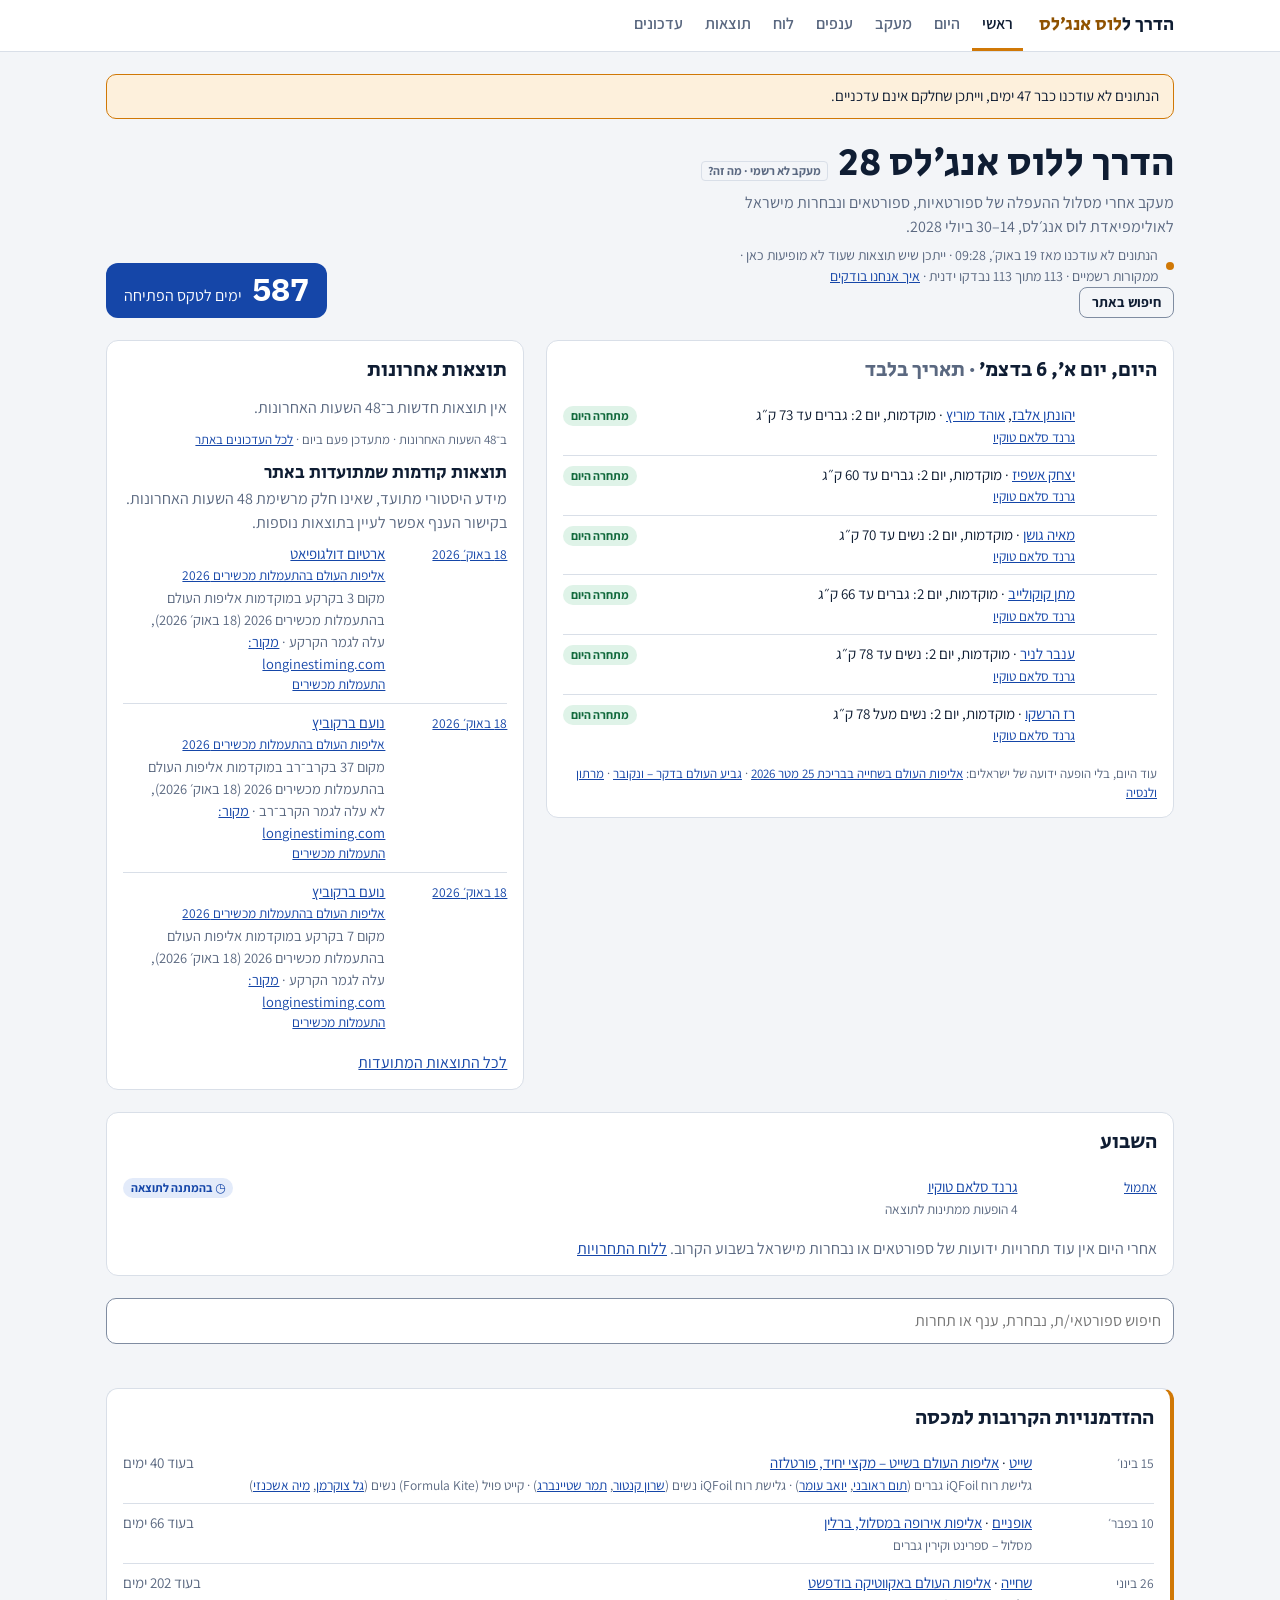
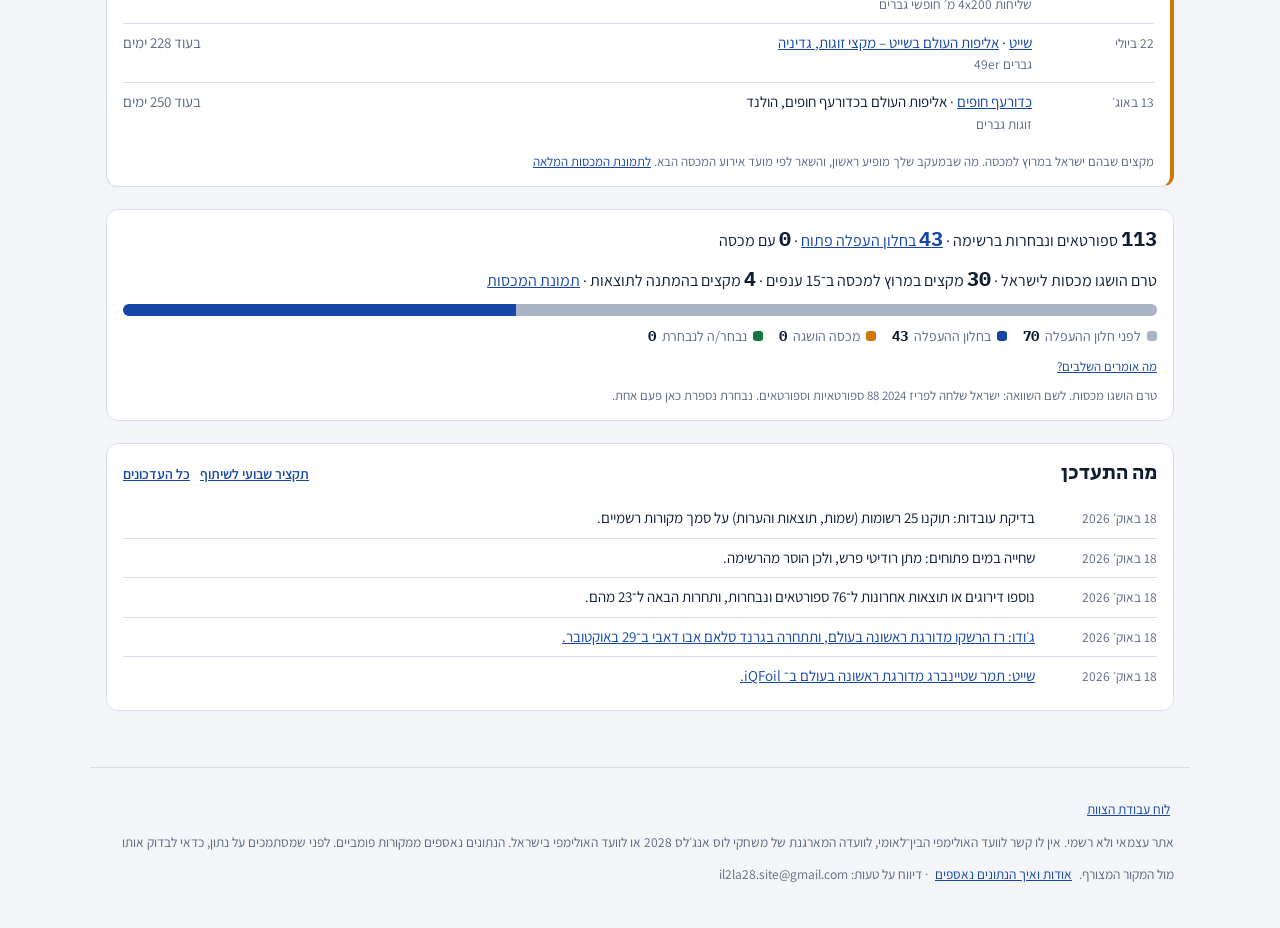
==== index.html @ 8128d5bf "Publish public site" ====
<!doctype html>
<meta charset="utf-8">
<meta name="viewport" content="width=device-width, initial-scale=1">
<title>הדרך ללוס אנג׳לס 28</title>
<link rel="preconnect" href="https://fonts.googleapis.com">
<link rel="stylesheet" href="https://fonts.googleapis.com/css2?family=Secular+One&family=Assistant:wght@400;600;700&family=IBM+Plex+Mono:wght@500&display=swap">
<link rel="stylesheet" href="styles.css">

<div dir="rtl" lang="he">
  <a class="skip" href="#view">דילוג לתוכן</a>
  <nav class="nav" aria-label="ניווט ראשי">
    <div class="nav-in">
      <a class="brand" href="#home">הדרך ל<b>לוס אנג׳לס</b></a>
      <div class="links">
        <a href="#home" data-nav="home">ראשי</a>
        <a href="#today" data-nav="today">היום</a>
        <a href="#following" data-nav="following">מעקב<span class="nav-badge" id="followBadge" aria-hidden="true" hidden></span><span class="sr" id="followBadgeSr"></span></a>
        <a href="#sports" data-nav="sports">ענפים</a>
        <a href="#calendar" data-nav="calendar">לוח<span class="sr"> תחרויות</span></a>
        <a href="#results" data-nav="results">תוצאות</a>
        <a href="#updates" data-nav="updates">עדכונים</a>
        <a href="#admin" data-nav="admin" id="adminLink" hidden>בקרה</a>
      </div>
      <span class="admin-chip" id="adminChip" hidden>מצב עריכה</span>
      <span class="admin-chip" id="visitorChip" hidden>תצוגת גולש/ת</span>
      <button class="btn ghost small" type="button" id="visitorBtn" aria-label="צפייה כגולש/ת" hidden><span class="vb-more">צפייה </span>כגולש/ת</button>
    </div>
    <div class="visitor-bar" id="visitorBar" hidden>
      <span><b>תצוגת גולש/ת</b><span class="vb-more">: הנתונים מהפרסום הציבורי, בלי כלי עריכה.</span></span>
      <button class="btn small" type="button" id="editModeBtn">חזרה למצב עריכה</button>
    </div>
    <div class="vb-msg" id="visitorMsg" role="status" hidden>
      <span id="visitorMsgText"></span>
      <button class="btn ghost small" type="button" id="visitorMsgClose">סגירה</button>
    </div>
  </nav>
  <p class="sr" id="routeStatus" aria-live="polite"></p>
  <p class="sr" id="bannerStatus" role="status"></p>
  <p class="update-note" id="updateNote" role="status" hidden></p>
  <main id="view" tabindex="-1" aria-label="תוכן ראשי"><div class="skeleton" aria-busy="true"><span></span><span></span><span></span></div></main>
  <footer class="site-foot">
    <p><a class="foot-link" href="team-board.html">לוח עבודת הצוות</a></p>
    <p>אתר עצמאי ולא רשמי. אין לו קשר לוועד האולימפי הבין־לאומי, לוועדה המארגנת של משחקי לוס אנג׳לס 2028 או לוועד האולימפי בישראל. הנתונים נאספים ממקורות פומביים. לפני שמסתמכים על נתון, כדאי לבדוק אותו מול המקור המצורף. <a class="foot-link" href="#about">אודות ואיך הנתונים נאספים</a><span id="fixLink"></span> · דיווח על טעות: <span dir="ltr">il2la28.site@gmail.com</span></p>
  </footer>

  <dialog id="dlg" aria-labelledby="dlgTitle">
    <form id="frm">
      <h2 id="dlgTitle">ספורטאי/ת חדש/ה</h2>
      <div class="row">
        <label>שם<input id="fName" required maxlength="80"></label>
        <label>שם באנגלית<input id="fNameEn" maxlength="80" dir="ltr" placeholder="Artem Dolgopyat"></label>
      </div>
      <div class="row">
        <label>ענף<select id="fSportIn" required></select></label>
        <label>מקצה או קטגוריה<input id="fEvent" maxlength="60"></label>
      </div>
      <div class="row">
        <label>שלב<select id="fStageIn"></select></label>
        <label>דירוג או הישג<input id="fRank" maxlength="80" placeholder="למשל: מקום 7 בעולם"></label>
      </div>
      <div class="row">
        <label>מיקום בדירוג (מספר, לא חובה)<input id="fRankNum" type="number" min="1" step="1" inputmode="numeric"></label>
        <label>תאריך הדירוג<input id="fRankAsOf" type="date"></label>
      </div>
      <label>שם רשימת הדירוג (באנגלית, כמו אצל ההתאחדות)<input id="fRankList" maxlength="80" dir="ltr" placeholder="IJF World Ranking List"></label>
      <div class="row">
        <label>התחרות הבאה<input id="fNext" maxlength="100"></label>
        <label>תאריך התחרות<input id="fNextDate" type="date"></label>
      </div>
      <label>הערות<textarea id="fNotes" rows="3" maxlength="500"></textarea></label>
      <label>קישור למקור<input id="fSource" type="url" maxlength="400" dir="ltr" placeholder="https://"></label>
      <fieldset id="fixSet" class="fix-set" hidden>
        <legend>תיקון טעות</legend>
        <label class="chk"><input type="checkbox" id="fIsFix"> זה תיקון של טעות שפורסמה</label>
        <div id="fixRows" hidden>
          <div class="row">
            <label>מי מצא<select id="fFixBy"><option value="reader">קורא/ת</option><option value="audit">בדיקת עובדות</option><option value="job">העדכון האוטומטי</option></select></label>
            <label>התקבל ב־<input id="fFixAt" type="date"></label>
          </div>
          <label>מקור לתיקון<input id="fFixSrc" type="url" maxlength="400" dir="ltr" placeholder="https://"></label>
        </div>
      </fieldset>
      <p class="warn" id="frmWarn" role="status" hidden></p>
      <p class="err" id="frmErr" role="alert" hidden></p>
      <div class="actions">
        <button class="btn" id="saveBtn" type="submit">שמירה</button>
        <button class="btn ghost" type="button" id="cancelBtn">ביטול</button>
        <span class="sp"></span>
        <button class="btn danger" type="button" id="archBtn" hidden>הסרה מהרשימה</button>
      </div>
    </form>
  </dialog>
</div>

<script src="app.js?v=c1a95283"></script>
<script src="admin.js"></script>
<script src="quotas.js?v=e7e502a5"></script>
<script src="digest.js"></script>
<script src="corrections.js"></script>
<script src="sessions.js"></script>
<script src="day.js"></script>
<script src="event.js?v=c54ddd99"></script>
<script src="home.js"></script>
<script src="gamelog.js?v=4e19852a"></script>
<script src="standings.js"></script>
<script src="following.js?v=effc219a"></script>
---- styles.css ----
/* Layout: sticky top nav over a single routed view (home, sports index, sport, athlete, calendar, updates).
   Tokens: deep blue = Israel, sun = LA; semantic ok/bad stay separate from the accent. */
:root{
  --bg:#f3f5f8; --surface:#ffffff; --ink:#0f1d33; --muted:#5a6880; --line:#d9dfe8; --line-ui:#7f8ca1;
  --blue:#1546a8; --blue-soft:#e3ebfa; --on-blue:#ffffff;
  --sun:#d07806; --sun-soft:#fdf0dc; --sun-ink:#8f5200;
  --ok:#147644; --ok-soft:#dff3e8; --ok-ink:#11693c; --bad:#c0392b;
  --on-sun:#1c1204; --backdrop:rgb(5 10 20/.55);
  --stage0:#a9b4c4; --focus:#8f5200;
  --f-display:"Secular One","Assistant",system-ui,sans-serif;
  --f-body:"Assistant",system-ui,-apple-system,"Segoe UI",sans-serif;
  --f-data:"IBM Plex Mono",ui-monospace,Menlo,monospace;
}
@media (prefers-color-scheme: dark){:root:not([data-theme="light"]){
  --bg:#0c1422; --surface:#142035; --ink:#e8eef8; --muted:#97a6bf; --line:#26354f; --line-ui:#5d6f90;
  --blue:#7ea6f5; --blue-soft:#1b2d50; --on-blue:#0c1422;
  --sun:#f5a83d; --sun-soft:#3a2a12; --sun-ink:#f5b75e;
  --ok:#5fd18f; --ok-soft:#173826; --ok-ink:#5fd18f; --bad:#ff8a7a; --stage0:#4a5a75; --focus:#f5a83d;
  --on-sun:#1c1204; --backdrop:rgb(0 0 0/.7); color-scheme:dark}}
:root[data-theme="dark"]{
  --bg:#0c1422; --surface:#142035; --ink:#e8eef8; --muted:#97a6bf; --line:#26354f; --line-ui:#5d6f90;
  --blue:#7ea6f5; --blue-soft:#1b2d50; --on-blue:#0c1422;
  --sun:#f5a83d; --sun-soft:#3a2a12; --sun-ink:#f5b75e;
  --ok:#5fd18f; --ok-soft:#173826; --ok-ink:#5fd18f; --bad:#ff8a7a; --stage0:#4a5a75; --focus:#f5a83d;
  --on-sun:#1c1204; --backdrop:rgb(0 0 0/.7); color-scheme:dark}

*{box-sizing:border-box}
body{margin:0;background:var(--bg);color:var(--ink);font-family:var(--f-body);font-size:16px;line-height:1.5}
h1,h2,h3{font-family:var(--f-display);font-weight:400;margin:0;text-wrap:balance}
h1{font-size:clamp(28px,5vw,40px);line-height:1.1}
h2{font-size:21px}
h3{font-size:18px}
p{margin:0}
a{color:var(--blue)}
.num,.d,.when{font-variant-numeric:tabular-nums}
.digits{font-family:var(--f-data);font-variant-numeric:tabular-nums}
.muted{color:var(--muted)}
.foot{font-size:13px;color:var(--muted)}
button,input,select,textarea{font:inherit;color:inherit}
:focus-visible{outline:3px solid var(--focus);outline-offset:2px}
h1:focus{outline:none}
/* Author display rules (e.g. the mobile tap-size rule) otherwise beat the UA's [hidden]. */
[hidden]{display:none!important}
.sr{position:absolute;width:1px;height:1px;overflow:hidden;clip:rect(0 0 0 0);white-space:nowrap}

/* nav */
.nav{position:sticky;top:env(safe-area-inset-top,0px);z-index:5;background:var(--surface);border-bottom:1px solid var(--line)}
.nav-in{max-width:1100px;margin:0 auto;padding-inline:16px;display:flex;align-items:center;gap:4px 16px;flex-wrap:wrap}
.brand{font-family:var(--f-display);font-size:19px;color:var(--ink);text-decoration:none;padding-block:10px;white-space:nowrap}
.brand b{color:var(--sun-ink);font-weight:400}
.links{display:flex;gap:2px;overflow-x:auto;flex:1;min-width:0}
.links a{padding:12px 10px;color:var(--muted);text-decoration:none;font-weight:600;white-space:nowrap;border-bottom:3px solid transparent}
.links a[aria-current="page"]{color:var(--ink);border-bottom-color:var(--sun)}
.admin-chip{font-size:12px;font-weight:700;color:var(--sun-ink);border:1px solid var(--sun);border-radius:99px;padding:1px 10px;white-space:nowrap}

/* page */
main{max-width:1100px;margin:0 auto;padding-inline:16px;padding-block:22px 56px;display:grid;gap:22px}
.panel{background:var(--surface);border:1px solid var(--line);border-radius:12px;padding:14px 16px;display:grid;gap:10px;min-width:0}
.sec-head{display:flex;justify-content:space-between;align-items:baseline;gap:12px;flex-wrap:wrap}
.sec-head a{font-size:14px;font-weight:600}
.crumb{font-size:14px}
.crumb a{text-decoration:none}

/* hero */
.hero{display:grid;grid-template-columns:1fr auto;gap:16px;align-items:end}
.hero p{margin-top:6px;max-width:62ch}
.tag{display:inline-block;font-size:12px;font-weight:700;border:1px solid var(--line);border-radius:4px;padding:0 6px;color:var(--muted);vertical-align:middle;margin-inline-start:6px}
a.tag{text-decoration:none}
a.tag:hover,a.tag:focus-visible{text-decoration:underline}
.count{background:var(--blue);color:var(--on-blue);border-radius:12px;padding:10px 18px;display:flex;gap:10px;align-items:baseline}
.count b{font-family:var(--f-data);font-size:32px;line-height:1}
.fresh{display:flex;align-items:center;gap:8px;font-size:14px;color:var(--muted);margin-top:8px}
.fresh i{width:8px;height:8px;border-radius:50%;background:var(--ok);flex:none}
.fresh.stale i{background:var(--sun)}

/* progress */
.bar4{display:flex;height:12px;border-radius:6px;overflow:hidden;background:var(--line)}
.bar4.thin{height:6px}
.bar4 i{display:block;height:100%}
.s0{background:var(--stage0)} .s1{background:var(--blue)} .s2{background:var(--sun)} .s3{background:var(--ok)}
.legend{display:flex;flex-wrap:wrap;gap:6px 16px;font-size:14px;color:var(--muted);margin:0;padding:0;list-style:none}
.legend li{display:flex;align-items:center;gap:6px}
.legend i{width:10px;height:10px;border-radius:3px;display:inline-block}
.legend b{color:var(--ink);font-family:var(--f-data)}
.kpi b{font-family:var(--f-data);font-size:20px}

/* lists */
.rows{list-style:none;margin:0;padding:0;display:grid}
.rows li{display:grid;grid-template-columns:110px 1fr auto;gap:12px;align-items:baseline;padding-block:8px;border-top:1px solid var(--line);font-size:15px;min-width:0}
.rows li:first-child{border-top:0}
.rows .d{font-size:13.5px;color:var(--muted)}
.rows .t{min-width:0;overflow-wrap:anywhere}
.rows .t small{display:block;color:var(--muted);font-size:13.5px}
.grid2{display:grid;grid-template-columns:repeat(auto-fit,minmax(320px,1fr));gap:22px}

/* pills */
.pill{display:inline-block;font-size:12px;font-weight:700;border-radius:99px;padding:1px 8px;white-space:nowrap}
.pill.open{background:var(--ok-soft);color:var(--ok-ink)}
.pill.soon{background:var(--sun-soft);color:var(--sun-ink)}
.pill.done,.pill.st1{background:var(--blue-soft);color:var(--blue)}
.pill.st0{background:var(--line);color:var(--ink)}
.pill.st2{background:var(--sun-soft);color:var(--sun-ink)}
.pill.st3{background:var(--ok-soft);color:var(--ok)}

/* search */
.search{background:var(--surface);border:1px solid var(--line-ui);border-radius:10px;padding:10px 12px;width:100%}
.toolbar{display:flex;flex-wrap:wrap;gap:10px;align-items:center}
.toolbar select{background:var(--surface);border:1px solid var(--line-ui);border-radius:8px;padding:8px 10px}
.chk{display:flex;gap:6px;align-items:center;font-size:14px}
.fix-set{border:1px solid var(--line);border-radius:10px;padding:8px 12px 10px;margin:0;display:grid;gap:8px;min-width:0}
.fix-set legend{padding:0 4px;font-weight:700}
.fix-set > div{display:grid;gap:8px}

/* sports index */
.sports{list-style:none;margin:0;padding:0;display:grid;grid-template-columns:repeat(auto-fill,minmax(300px,1fr));gap:12px}
.sport{display:grid;gap:8px;background:var(--surface);border:1px solid var(--line);border-radius:12px;padding:14px 16px;text-decoration:none;color:inherit;min-width:0}
.sport:hover{border-color:var(--blue)}
.sport .top{display:flex;justify-content:space-between;gap:8px;align-items:baseline}
.sport .top h2{font-size:20px}
.sport .meta{font-size:14px;color:var(--muted)}
.chips{display:flex;flex-wrap:wrap;gap:6px}
.chips a{font-size:15px;border:1px solid var(--line-ui);border-radius:99px;padding:0 14px;min-height:44px;display:inline-flex;align-items:center;text-decoration:none;color:var(--ink)}
.chips a[aria-current="page"]{background:var(--blue);border-color:var(--blue);color:var(--on-blue);font-weight:700}   /* #following tabs */

/* athlete cards */
.cards{display:grid;grid-template-columns:repeat(auto-fill,minmax(270px,1fr));gap:12px}
.chips + .cards{margin-top:2px}   /* + the panel's 10px gap = 12px */
.chips-lbl{align-self:center;color:var(--muted);font-size:14px}
.card{display:grid;gap:6px;align-content:start;background:var(--surface);border:1px solid var(--line);border-radius:12px;padding:14px 16px;text-decoration:none;color:inherit;min-width:0}
.card:hover{border-color:var(--blue)}
.card .nm{font-weight:700;font-size:17px}
.card .ev{font-size:14px;color:var(--muted)}
.card .ln{font-size:14px;overflow-wrap:anywhere}
.card .ln span{color:var(--muted)}
.ex{font-size:11px;font-weight:700;color:var(--sun-ink);border:1px solid var(--sun);border-radius:4px;padding:0 5px;white-space:nowrap}

/* athlete detail */
.track{display:grid;grid-template-columns:repeat(4,1fr);gap:4px}
.track i{height:8px;border-radius:4px;background:var(--line)}
.track i.on{background:var(--blue)}
.track.s2 i.on{background:var(--sun)}
.track.s3 i.on{background:var(--ok)}
.track-labels{display:grid;grid-template-columns:repeat(4,1fr);gap:4px;font-size:12.5px;color:var(--muted);list-style:none;margin:0;padding:0}
.track-labels .cur{color:var(--ink);font-weight:700}
.facts{display:grid;grid-template-columns:auto 1fr;gap:6px 14px;margin:0;font-size:15px}
.facts dt{color:var(--muted)}
.facts dd{margin:0;min-width:0;overflow-wrap:anywhere}
.facts .old{color:var(--sun-ink)}

/* calendar */
.month{display:grid;gap:6px}
.month h2{font-size:17px;font-family:var(--f-body);font-weight:700;display:flex;gap:8px;align-items:baseline}
.month h2 span{font-size:13px;color:var(--muted);font-weight:400}
.comp{display:grid;grid-template-columns:150px 1fr auto;gap:12px;align-items:baseline;background:var(--surface);border:1px solid var(--line);border-radius:10px;padding:10px 14px}
.comp.past{background:transparent}
.comp.past .what b{color:var(--muted)}
.pill.ended{background:transparent;border:1px solid var(--line);color:var(--muted)}
.comp .when{font-size:13.5px}
.comp .what{min-width:0;overflow-wrap:anywhere}
.comp .what b{display:block}
.comp .what span{font-size:13.5px;color:var(--muted)}
.tbl{overflow-x:auto}
.tbl table{border-collapse:collapse;width:100%;font-size:14.5px}
.tbl th,.tbl td{text-align:start;padding:8px 10px;border-bottom:1px solid var(--line);vertical-align:top}
.tbl th{color:var(--muted);font-weight:600;font-size:13px}

/* admin */
.review{border-color:var(--sun)}
.prop{display:grid;gap:4px;border-top:1px solid var(--line);padding-top:8px;font-size:14.5px}
.prop:first-of-type{border-top:0;padding-top:0}
.prop ul{margin:0;padding-inline-start:18px;color:var(--muted)}
.btn{background:var(--sun);color:var(--on-sun);border:0;border-radius:8px;padding:8px 16px;font-weight:700;cursor:pointer}
.btn.ghost{background:transparent;color:var(--ink);border:1px solid var(--line-ui)}
.btn.danger{background:transparent;color:var(--bad);border:1px solid currentColor}
.btn.small{padding:4px 12px;font-size:14px}
.actions{display:flex;gap:10px;flex-wrap:wrap;align-items:center}
.actions .sp{flex:1}
.err{color:var(--bad);font-size:14px}
.warn{color:var(--sun-ink);font-size:14px}
.empty{border:2px dashed var(--line);border-radius:12px;padding:24px;text-align:center;color:var(--muted)}
dialog{border:1px solid var(--line);border-radius:14px;background:var(--surface);color:var(--ink);padding:0;width:min(560px,calc(100vw - 32px))}
dialog::backdrop{background:var(--backdrop,rgb(5 10 20/.55))}
dialog form{padding:20px;display:grid;gap:12px}
.row{display:grid;grid-template-columns:1fr 1fr;gap:12px}
label{display:grid;gap:4px;font-size:14px;font-weight:600}
label input,label select,label textarea{border:1px solid var(--line-ui);border-radius:8px;padding:8px 10px;background:var(--bg);font-weight:400}

@media (max-width:640px){
  .hero{grid-template-columns:1fr}
  .count{justify-self:start}
  .row{grid-template-columns:1fr}
  .rows li{grid-template-columns:1fr auto}
  .rows .d{grid-column:1/-1}
  .comp{grid-template-columns:1fr auto}
  .comp .when{grid-column:1/-1}
  .brand{font-size:17px}
}
@media (prefers-reduced-motion:reduce){*{transition:none!important;scroll-behavior:auto!important}}

/* stage 3 + launch polish */
.stack{display:grid;gap:8px}
.new{display:inline-flex;align-items:center;gap:4px;font-size:12px;font-weight:700;color:var(--sun-ink)}
.new::before{content:"";width:7px;height:7px;border-radius:50%;background:var(--sun)}
.star-on{color:var(--sun-ink)}
.follow{min-height:44px}
.follow[aria-pressed="true"]{border-color:var(--sun);color:var(--sun-ink)}
.timeline{list-style:none;margin:0;padding:0;display:grid;gap:0;border-inline-start:2px solid var(--line);margin-inline-start:6px}
.timeline li{position:relative;display:grid;gap:2px;padding:6px 16px 10px 0;font-size:15px;overflow-wrap:anywhere}
.timeline li::before{content:"";position:absolute;inset-inline-start:-7px;top:12px;width:12px;height:12px;border-radius:50%;background:var(--surface);border:2px solid var(--blue)}
.timeline li.k-stage::before{background:var(--sun);border-color:var(--sun)}
.timeline .d{font-size:13px;color:var(--muted)}
.share{display:flex;gap:8px;flex-wrap:wrap}
.share input{flex:1 1 240px;min-width:0;border:1px solid var(--line-ui);border-radius:8px;padding:8px 10px;background:var(--bg);font-size:14px}
.banner{background:var(--sun-soft);color:var(--ink);border:1px solid var(--sun);border-radius:10px;padding:10px 14px;font-size:15px}
.skeleton{display:grid;gap:14px}
.skeleton span{display:block;height:64px;border-radius:12px;background:var(--surface);border:1px solid var(--line)}
.skeleton span:first-child{height:120px}
.prose{gap:12px;max-width:72ch}
.prose ol{margin:0;padding-inline-start:20px;display:grid;gap:6px}
.site-foot{max-width:1100px;margin:0 auto;padding-inline:16px;padding-block:20px 32px;border-top:1px solid var(--line);font-size:13.5px;color:var(--muted)}
a.btn{text-decoration:none;display:inline-flex;align-items:center}

/* a11y: skip link, focus target, 44px touch targets on touch-size screens */
.skip{position:absolute;inset-inline-start:16px;top:-100px;z-index:10;background:var(--surface);color:var(--blue);border:2px solid var(--focus);border-radius:8px;padding:10px 16px;font-weight:700}
.skip:focus{top:8px}
main:focus{outline:none}
@media (max-width:640px){
  .links a,.crumb a,.sec-head a{display:inline-flex;align-items:center;min-height:44px}
  .btn,.toolbar select,.chk,label input,label select,.share input{min-height:44px}
}

/* editor dashboard (#admin) */
.pill.bad{background:var(--sun-soft);color:var(--bad)}
.adm-alert{border-color:var(--bad);border-width:2px}
.adm-warn{margin:0;padding-inline-start:18px;color:var(--bad);font-weight:700}
.adm-errs{margin:0;padding-inline-start:18px;font-size:14px;overflow-wrap:anywhere}
.adm-tiles{display:grid;grid-template-columns:repeat(auto-fill,minmax(160px,1fr));gap:12px}
.adm-tile{display:grid;gap:2px;background:var(--surface);border:1px solid var(--line);border-radius:12px;padding:12px 14px;text-decoration:none;color:var(--ink);min-height:44px}
a.adm-tile:hover{border-color:var(--blue)}   /* static tiles on #about aren't links */
.adm-tile b{font-size:26px;line-height:1.1}
.adm-tile span{font-size:14px;color:var(--muted)}
.adm-tile.hot b{color:var(--sun-ink)}

/* trust chip (symbol + text, so it never relies on colour) */
.trust{display:inline-block;font-size:12px;font-weight:700;border-radius:99px;padding:1px 8px}
.trust.ok{background:var(--ok-soft);color:var(--ok-ink)}
.trust.stale{background:transparent;border:1px solid var(--line-ui);color:var(--ink)}   /* lower confidence, not a warning */
.trust.auto{background:transparent;border:1px dashed var(--line-ui);color:var(--muted)}
dd.stack .trust{justify-self:start}
.today{border-inline-start:4px solid var(--sun)}

/* quota status (shared: #quotas, sport page, #sports cards, home) */
.q-earned{background:var(--ok)} .q-in-contention{background:var(--sun)} .q-outside{background:var(--stage0)}
.q-unknown{background:repeating-linear-gradient(135deg,var(--stage0) 0 2px,var(--surface) 2px 6px)}
.pill.q-earned{background:var(--ok-soft);color:var(--ok-ink)}
.pill.q-in-contention{background:var(--sun-soft);color:var(--sun-ink)}
.pill.q-outside{background:transparent;border:1px solid var(--line-ui,var(--stage0));color:var(--muted)}
.pill.q-unknown{background:transparent;border:1px dashed var(--line-ui,var(--stage0));color:var(--muted)}
.qsum{display:flex;flex-wrap:wrap;gap:6px;align-items:center;font-size:14px;color:var(--muted)}
h2 .pill{font-family:var(--f-body);font-size:15px;vertical-align:middle}
/* sport page quota section */
.qbar i+i{border-inline-start:2px solid var(--surface)}
.qlist{list-style:none;margin:0;padding:0;display:grid}
.qlist>li{display:grid;gap:4px;padding-block:10px;border-top:1px solid var(--line);min-width:0;overflow-wrap:anywhere}
.qlist>li:first-child{border-top:0}
.q-top{display:flex;justify-content:space-between;align-items:baseline;gap:8px;flex-wrap:wrap}
.q-meta{font-size:13.5px;color:var(--muted)}
.qlist summary{cursor:pointer;font-size:14px;font-weight:600;color:var(--blue);padding-block:10px}
.cal-results{display:grid;gap:22px}

/* QA 2026-10-18 layout fixes */
/* An implicit auto column grows to fit one unbreakable string (a pasted URL), pushing RTL content off-screen. */
main,.panel,.stack,.card,.sport{grid-template-columns:minmax(0,1fr)}
main{min-width:0}
.panel{align-content:start}
h1,.card,.panel p,.panel dd{overflow-wrap:anywhere}
/* .track.s1 etc. would otherwise pick up the stage-bar fills from .s0–.s3 and colour the gaps. */
div.track{background:none}
/* Mobile header, ~92px: brand row (44px) + one full-bleed scrolling links row (47px), faded at both
   edges as the scroll cue; app.js scrolls the current link into view. */
@media (max-width:640px){
  .nav-in{row-gap:0}
  .brand{min-height:44px;padding-block:0;display:inline-flex;align-items:center}
  .links{order:3;flex:1 0 100%;margin-inline:-16px;padding-inline:16px;scroll-padding-inline:24px;scrollbar-width:none;
    -webkit-mask-image:linear-gradient(to left,transparent,#000 16px,#000 calc(100% - 16px),transparent);
    mask-image:linear-gradient(to left,transparent,#000 16px,#000 calc(100% - 16px),transparent)}
  .links::-webkit-scrollbar{display:none}
  .links a{padding-block:10px}
}
.adm-bad{color:var(--bad);font-weight:700}
#quotaHealth h3{font-family:var(--f-body);font-size:16px;font-weight:700}

/* stakes line ("מה זה אומר") */
.stakes{font-size:14px;color:var(--ink);border-inline-start:3px solid var(--sun);padding-inline-start:8px;overflow-wrap:anywhere}
.stakes b{color:var(--sun-ink)}
.rows .t small.stakes{color:var(--ink);margin-top:4px}
.pill.q-awaiting{background:var(--blue-soft);color:var(--blue)}
.stakes.awaiting{border-inline-start-color:var(--blue)} .stakes.awaiting b{color:var(--blue)}

/* weekly digest (#digest); the stakes-line rules of the same spec come with §1 */
.digest textarea{width:100%;min-height:22em;resize:vertical;border:1px solid var(--line-ui,var(--stage0));border-radius:8px;
  padding:10px 12px;background:var(--bg);font-size:15px;line-height:1.5}
.adm-todo{background:var(--sun-soft);border:1px solid var(--sun);border-radius:10px;padding:10px 14px;display:grid;gap:6px}
.adm-todo h3{font-family:var(--f-body);font-size:16px;font-weight:700;color:var(--sun-ink)}
.adm-todo ul{margin:0;padding-inline-start:18px;overflow-wrap:anywhere}
/* #admin result night */
.adm-rn{border-color:var(--sun);border-width:2px}
.rn-item{border-top:1px solid var(--line);padding-top:8px}
.rn-item summary{cursor:pointer;font-weight:700;padding-block:6px;overflow-wrap:anywhere}
.rn-item summary small{display:block;font-weight:400}
.rn-steps{margin:0;padding-inline-start:20px;display:grid;gap:6px;font-size:14.5px}
.rn-steps .chk{align-items:flex-start;font-weight:400;overflow-wrap:anywhere}
.rn-steps .chk input{margin-top:4px;flex:none}
.rn-steps code{font-size:12.5px;overflow-wrap:anywhere}
/* home: "הבא בתור" (round3 §5b) */
.next-up{margin-top:8px;font-size:15px;overflow-wrap:anywhere}
.next-up b{color:var(--sun-ink)}
/* editors' "view as visitor" preview */
/* Inside the sticky nav, so it stays in view; shown only to editors in visitor mode. */
.visitor-bar{display:flex;flex-wrap:wrap;gap:6px 12px;align-items:center;justify-content:center;background:var(--blue-soft);color:var(--ink);
  border-top:1px solid var(--line);border-inline-start:4px solid var(--blue);padding:4px 16px;font-size:14px}
.visitor-bar b{color:var(--blue)}
@media (min-width:641px){.visitor-bar .btn{min-height:36px}}
@media (max-width:640px){.vb-more{display:none}}
.vb-msg{display:flex;flex-wrap:wrap;gap:6px 12px;align-items:center;justify-content:center;padding:4px 16px;font-size:14px;background:var(--sun-soft);color:var(--ink);border-top:1px solid var(--line)}
/* home: chances panel shows 3 rows on phones; the #quotas link carries the rest */
.sm-only{display:none}
@media (max-width:640px){
  .closest > li:nth-child(n+4){display:none}
  .sm-only{display:inline}
}

/* corrections log (#corrections). Wrong/right carry no red/green: "היה"/"עכשיו" and the line-through do. */
.steps{list-style:none;margin:0;padding:0;display:grid;grid-template-columns:repeat(3,1fr);gap:10px;counter-reset:st}
.steps li{display:grid;gap:2px;padding:10px 12px;border:1px solid var(--line);border-radius:10px;font-size:14.5px;counter-increment:st}
.steps li b::before{content:counter(st) ". ";color:var(--sun-ink)}
.steps li span{color:var(--muted)}
.fix{display:grid;gap:6px;background:var(--surface);border:1px solid var(--line);border-radius:10px;padding:12px 14px;min-width:0}
.fix-head{display:flex;justify-content:space-between;align-items:baseline;gap:8px;flex-wrap:wrap;font-weight:700}
.fix-diff{display:grid;gap:4px 12px;grid-template-columns:auto 1fr;margin:0;font-size:15px}
.fix-diff dt{color:var(--muted)}
.fix-diff dd{margin:0;display:grid;gap:2px;min-width:0;overflow-wrap:anywhere}
.fix-diff del{color:var(--muted)}
.fix-diff ins{text-decoration:none;font-weight:600}
.pill.by-reader{background:var(--blue-soft);color:var(--blue)}
.pill.by-audit,.pill.by-job{background:transparent;border:1px solid var(--line-ui);color:var(--muted)}
.timeline li.k-correction::before{border-color:var(--muted)}
@media (max-width:640px){.steps{grid-template-columns:1fr}.fix-diff{grid-template-columns:1fr}}
/* quota earned (round3.md §2) */
.won{border-inline-start:4px solid var(--ok)}
.stakes.won-line{border-inline-start-color:var(--ok)} .stakes.won-line b{color:var(--ok-ink)}
/* About trust block: chips stack above their explanation on phones */
@media (max-width:640px){.trust-legend{grid-template-columns:1fr}}
/* daily view (#today, #day-<date>; daily-and-following.md §3) */
.daystrip{display:flex;gap:6px;overflow-x:auto;padding-block:4px;scrollbar-width:thin}
.daystrip a{flex:0 0 auto;min-width:44px;min-height:44px;display:grid;place-items:center;gap:2px;padding:4px 8px;border:1px solid var(--line-ui);border-radius:10px;text-decoration:none;color:var(--ink);font-size:14px;line-height:1.2}
.daystrip a.has::after{content:"";width:6px;height:6px;border-radius:50%;background:var(--sun)}
.daystrip a[aria-current="date"]{background:var(--blue);border-color:var(--blue);color:var(--on-blue)}
.daystrip a[aria-current="date"].has::after{background:var(--on-blue)}   /* sun on blue is 1.2:1 in dark */
.day-nav{display:flex;justify-content:flex-start;align-items:baseline;gap:8px 16px;flex-wrap:wrap}
.day-nav > a{min-height:44px;display:inline-flex;align-items:center;font-weight:600;text-decoration:none}
.day-nav h1{order:-2}   /* start of the line; prev/next sit right after it (UX QA on #208) */
.day-nav .day-prev{order:-1}   /* h1 comes first in the DOM (reading/tab order); visually prev stays at the start */
.rows.sess li{grid-template-columns:70px 1fr auto}
.res{display:block;font-size:14.5px;overflow-wrap:anywhere;margin-top:2px;color:var(--muted)}
.res b{color:var(--ink)}
.home-now{display:grid;gap:22px}
.rows.standings li{grid-template-columns:3.5ch 1fr auto}
/* the generic phone rule would put the rank alone on its own line */
@media (max-width:640px){.rows.standings li{grid-template-columns:3.5ch 1fr auto}.rows.standings .d{grid-column:auto}}
.rows li.cutline{display:block;border-top:2px dashed var(--sun);padding-top:4px;color:var(--sun-ink);font-size:14px;font-weight:700}
.won-compact{display:none;margin:0;font-weight:700}
.home-top{display:flex;flex-direction:column;gap:22px}
@media (max-width:640px){.won-compact{display:block}.home-top > .won{order:1}}
.hero-title{display:flex;align-items:baseline;flex-wrap:wrap;gap:0 4px}
/* home-today.md §1: the "היום" h2 and its first row fit the first screen at 400×800 (the subtitle is on #about) */
@media (max-width:640px){.hero{gap:8px}.hero h1{font-size:24px}.hero-sub{display:none}.count{padding:4px 12px}.count b{font-size:20px}}
@media (min-width:900px){.home-now{grid-template-columns:3fr 2fr;align-items:start}}
.day-sport h3{font-family:var(--f-body);font-size:16px;font-weight:700;overflow-wrap:anywhere}
.pill.s-before{background:transparent;border:1px solid var(--line-ui);color:var(--muted)}
.pill.s-live{background:var(--ok-soft);color:var(--ok-ink)}
.pill.s-wait{background:var(--blue-soft);color:var(--blue)}
/* The "השתנה ב־" pill sits on the row's top edge, out of the flow, so marking a row never moves text (#177). */
.rows li,.facts dd{position:relative}
.pill.chg{position:absolute;top:0;inset-inline-end:0;transform:translateY(-50%);z-index:1;pointer-events:none;
  font-size:11px;line-height:14px;padding:0 6px;background:var(--sun-soft);color:var(--sun-ink)}
/* Kept inside the space between rows: .rows has 8px padding each side, the timeline 10px below / 6px above, and
   .facts gets a 14px row gap (was 6px) so the pill fits entirely in it. */
.timeline .pill.chg{transform:translateY(-70%)}
.facts{row-gap:14px}
.facts .pill.chg{transform:translateY(-100%)}
@media (max-width:640px){.day-nav h1{flex-basis:100%;order:-2}.rows.sess li{grid-template-columns:1fr auto}}   /* .rows.sess li beats the generic phone rule */

/* following (#following): nav badge */
.nav-badge{display:inline-block;min-width:18px;margin-inline-start:4px;padding:0 5px;border-radius:99px;background:var(--sun);color:var(--on-sun);font-size:11px;font-weight:700;line-height:18px;text-align:center}
@media (max-width:640px){.links a{padding-inline:8px}}
.site-foot .foot-link{display:inline-flex;align-items:center;min-height:44px;padding-inline:4px}   /* "אודות" left the nav: keep a full tap target */
/* auto-refresh: "יש עדכון" note, fixed so it shows wherever the reader is */
.update-note{position:fixed;inset-inline:16px;bottom:16px;z-index:6;margin:0 auto;max-width:360px;padding:8px 14px;border-radius:10px;background:var(--blue);color:var(--on-blue);font-size:14px;font-weight:600;text-align:center;box-shadow:0 2px 8px rgb(0 0 0/.2)}

/* competition page (#c-<id>; event-page.md §4) */
.event-cols{display:grid;gap:22px}
@media (min-width:900px){.event-cols{grid-template-columns:2fr 1fr;align-items:start}}
.event-head{display:grid;gap:6px}
.event-head .pills{display:flex;flex-wrap:wrap;gap:6px}
.sess-day h3{font-size:16px;font-family:var(--f-body);font-weight:700}
/* Headings that are links (components.md §3). Today gets one unbroken border, not a text-decoration, which Safari
   breaks at word spaces. */
.hlink{color:var(--ink);text-decoration:none}
.hlink:hover,.hlink:focus-visible{text-decoration:underline}
.hlink[aria-current="date"]{border-bottom:3px solid var(--sun)}
.sess-day{scroll-margin-top:64px}   /* scrolled to on arrival: clear the sticky nav (two rows on mobile) */
@media (max-width:640px){.sess-day{scroll-margin-top:110px}}

/* athlete game log (athlete-game-log.md): date | competition and one line per result */
.game-log li{grid-template-columns:110px 1fr}
.game-log .res{display:block;overflow-wrap:anywhere}
@media (max-width:640px){.game-log li{grid-template-columns:70px 1fr}.game-log .d{grid-column:auto}}

/* home "השבוע" (S4): the day stays beside its row on phones; the pill wraps under the text */
.rows.week li{grid-template-columns:8.5em 1fr auto}
@media (max-width:640px){.rows.week li{grid-template-columns:6.5em 1fr}.rows.week .d{grid-column:auto}.rows.week li > :nth-child(3){grid-column:2}}
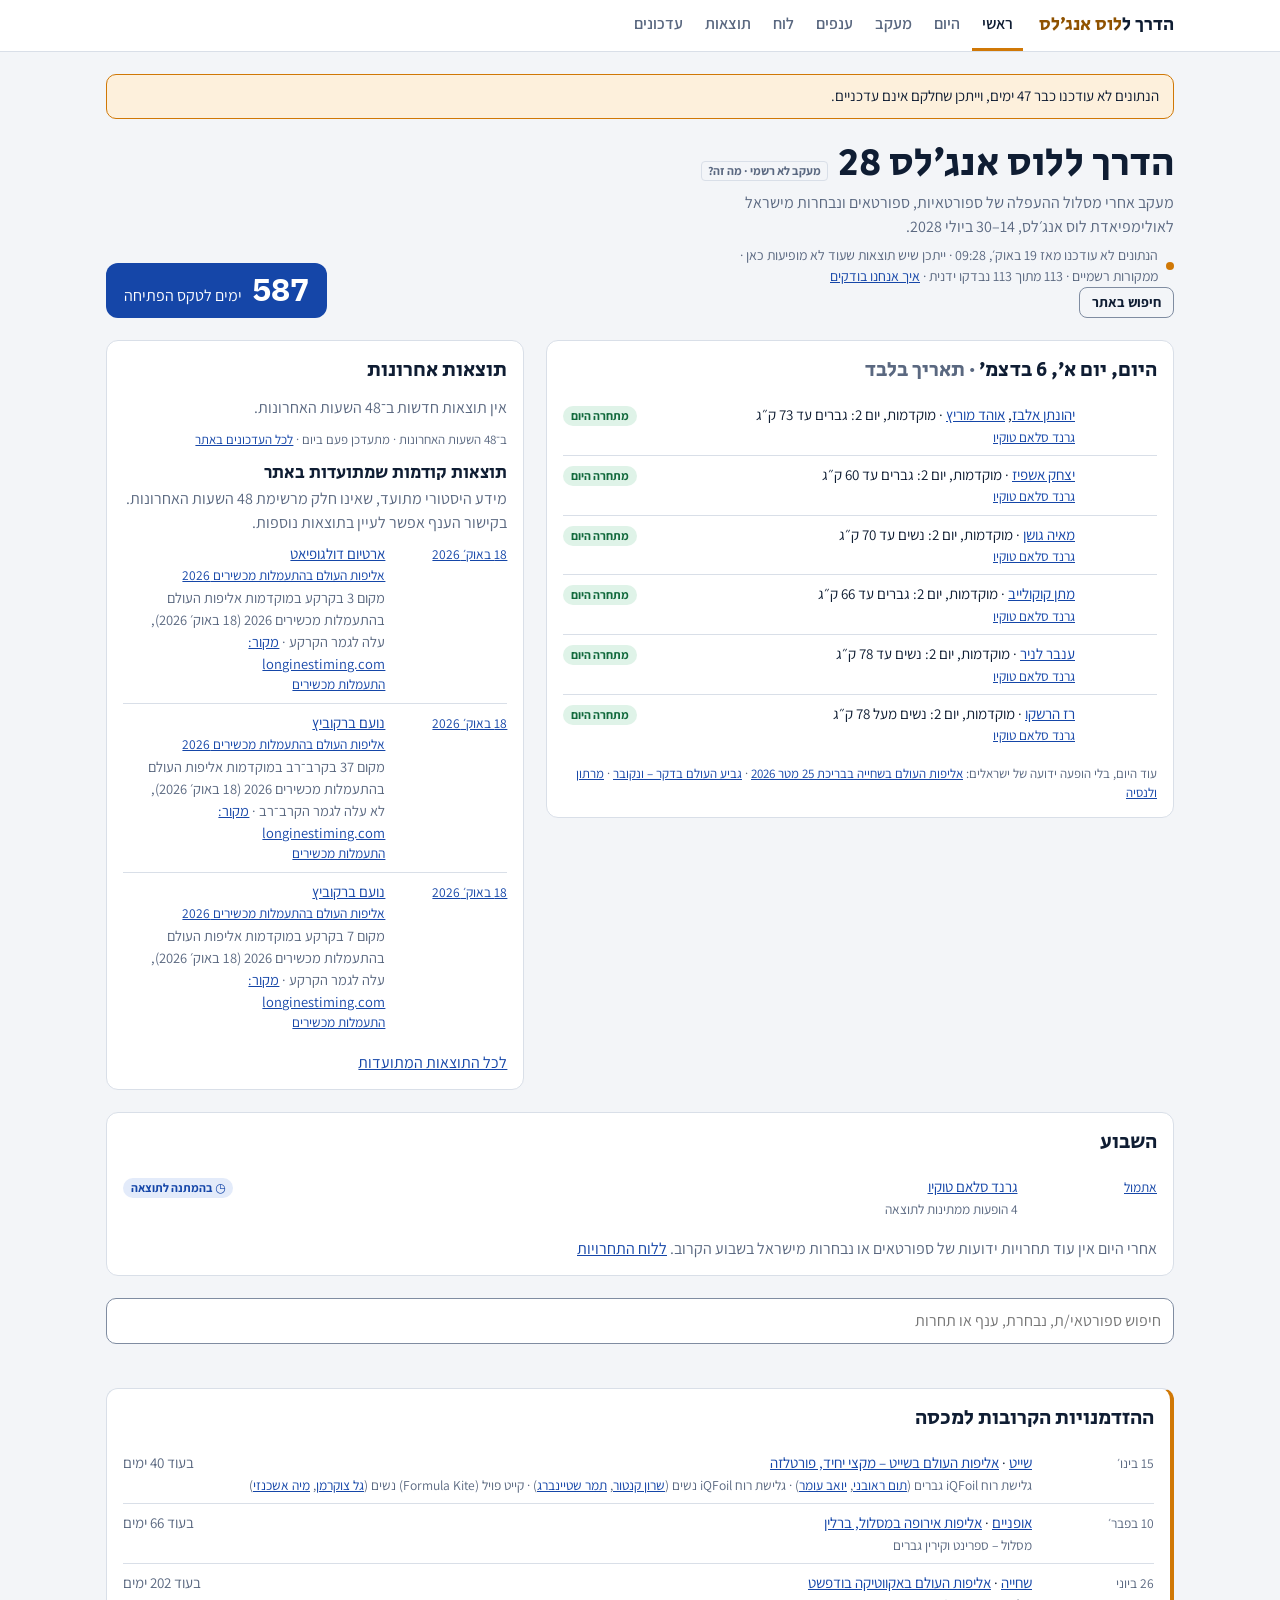
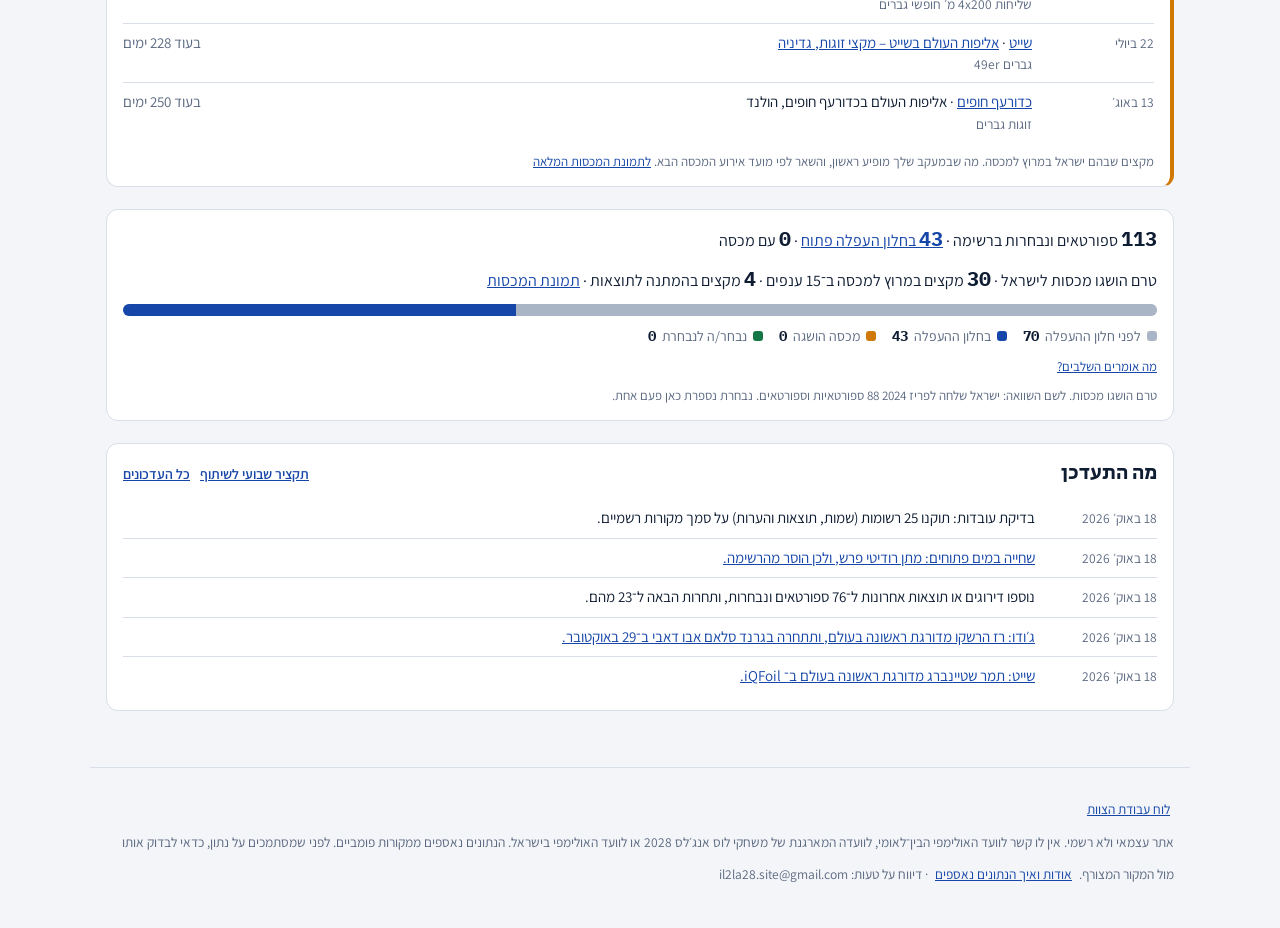
==== commit 787fb99a: "Publish public site" ====
--- a/index.html
+++ b/index.html
@@ -92,14 +92,14 @@
   </dialog>
 </div>
 
-<script src="app.js?v=c1a95283"></script>
+<script src="app.js?v=e1e8d074"></script>
 <script src="admin.js"></script>
 <script src="quotas.js?v=e7e502a5"></script>
-<script src="digest.js"></script>
+<script src="digest.js?v=a231d160"></script>
 <script src="corrections.js"></script>
 <script src="sessions.js"></script>
 <script src="day.js"></script>
-<script src="event.js?v=c54ddd99"></script>
+<script src="event.js?v=a10409d3"></script>
 <script src="home.js"></script>
 <script src="gamelog.js?v=4e19852a"></script>
 <script src="standings.js"></script>
